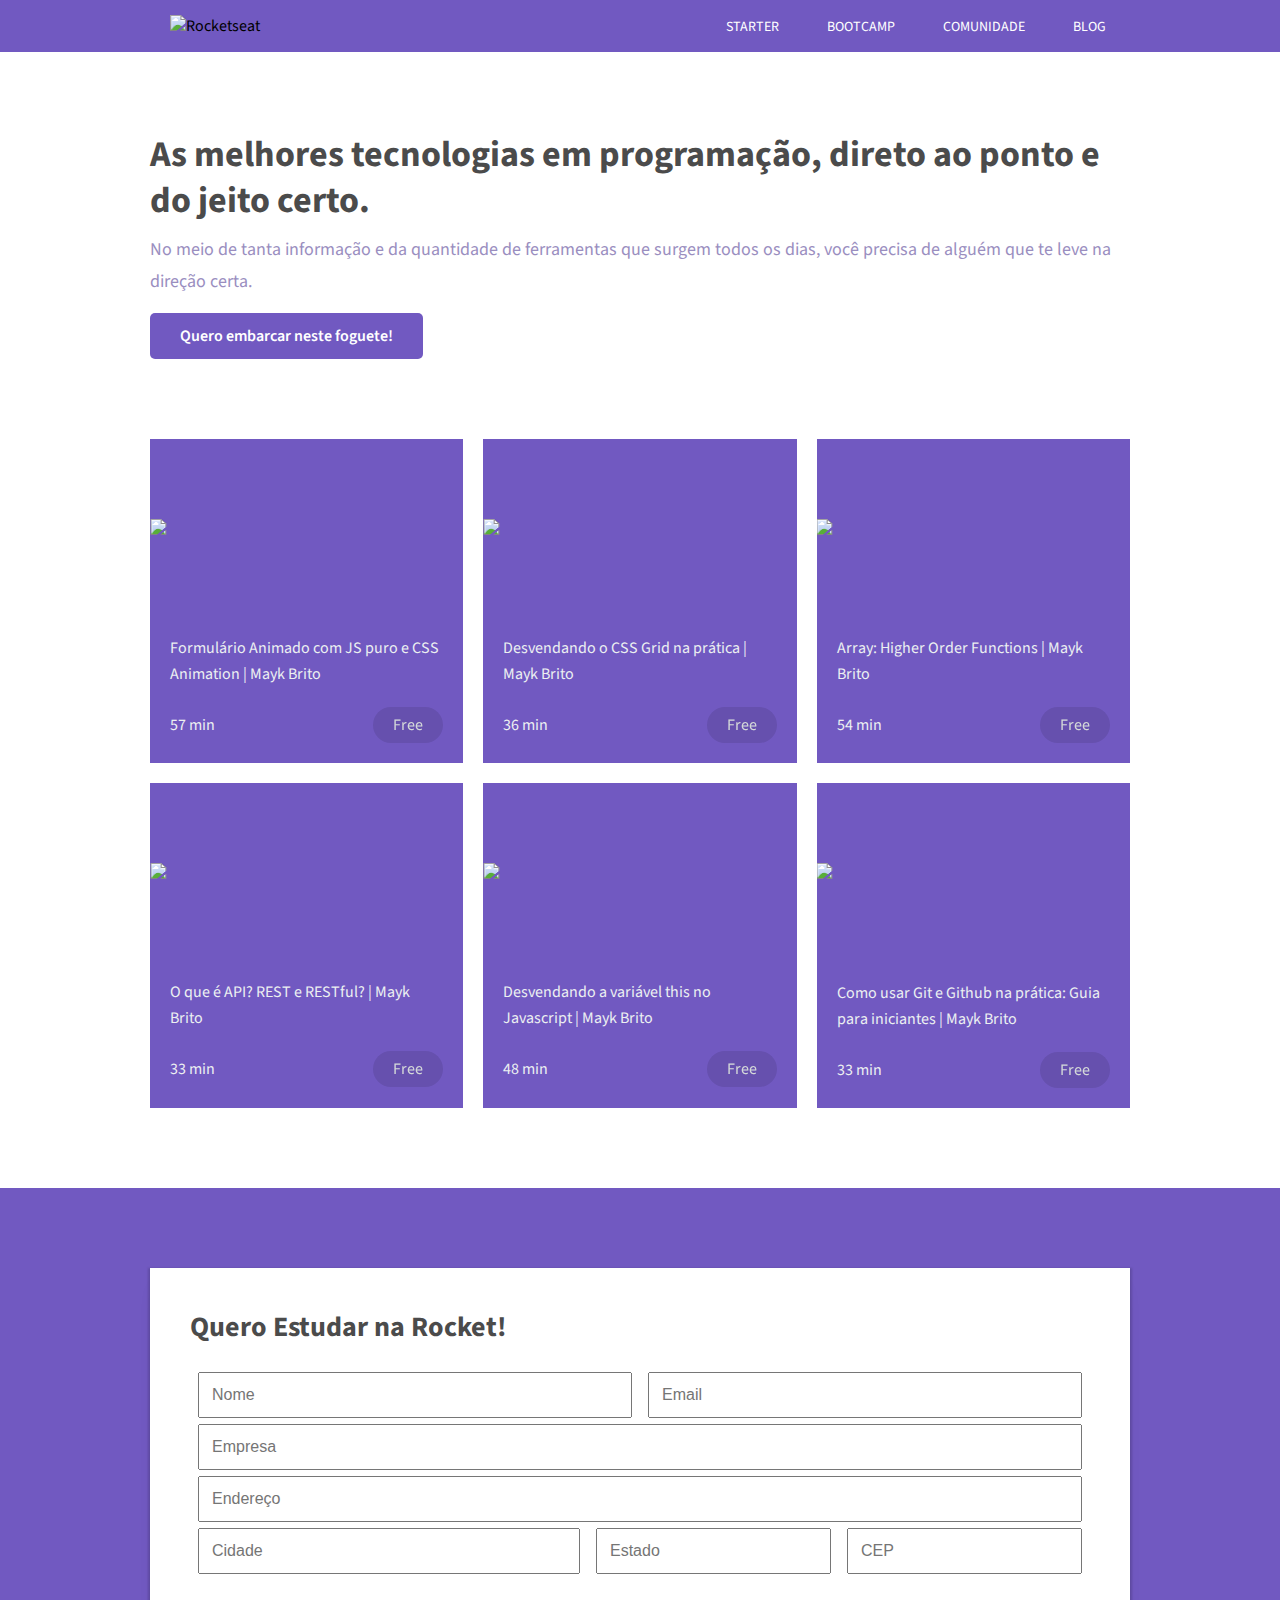
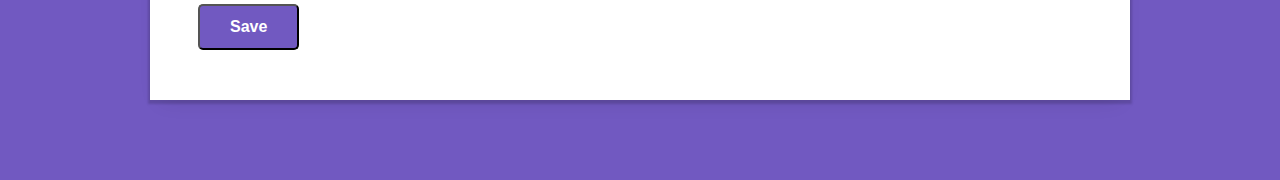
==== after/index.html @ 51cf15a1 "fix: major bug in responsivity" ====
<!DOCTYPE html>
<html>
  <head>
    <title>Learning Responsivity</title>
    <link rel="stylesheet" href="styles.css" />
    <link 
      rel="stylesheet"
      href="responsive.css" 
      media="screen and (max-width: 768px)"
    />

    <meta name="viewport" content="width=device-width, initial-scale=1.0">

    <link rel="stylesheet" href="print.css" media="print">
  </head>
  <body>
    <header>
      <div class="container">
        <img
          src="https://image.flaticon.com/icons/svg/619/619054.svg"
          alt="Rocketseat"
        />
        <div class="menu-section">
          <div class="menu-toggle">
            <div class="one"></div>
            <div class="two"></div>
            <div class="three"></div>
          </div>
          <nav>
            <ul>
              <li>
                <a href="#">Starter</a>
              </li>
              <li>
                <a href="#">Bootcamp</a>
              </li>
              <li>
                <a href="#">Comunidade</a>
              </li>
              <li>
                <a href="#">Blog</a>
              </li>
            </ul>
          </nav>
        </div>
      </div>
    </header>

    <section class="hero">
      <div class="container">
        <div>
          <h2>
            As melhores tecnologias em programação, direto ao ponto e do jeito
            certo.
          </h2>
          <p>
            No meio de tanta informação e da quantidade de ferramentas que
            surgem todos os dias, você precisa de alguém que te leve na direção
            certa.
          </p>
          <a href="#" class="button">Quero embarcar neste foguete!</a>
        </div>
        <img
          src="https://image.flaticon.com/icons/svg/619/619054.svg"
          alt=""
        />
      </div>
    </section>

    <main>
      <section class="cards">
        <div class="card">
          <!--
          <picture class="image" alt="Imagem">
            <source media="(min-width: 768px)" srcset="https://i.ytimg.com/vi/GykTLqODQuU/maxresdefault.jpg">
            <source media="(min-width: 320px)" srcset="https://i.ytimg.com/vi/rAzHvYnQ8DY/hqdefault.jpg">
            <source media="(min-width: 10px)" srcset="https://i.ytimg.com/vi/HN1UjzRSdBk/mqdefault.jpg">
            
            <img src="https://i.ytimg.com/vi/GykTLqODQuU/hqdefault.jpg" alt="Imagem" />
            </picture>
          -->
          <div class="image">
            <img src="https://i.ytimg.com/vi/GykTLqODQuU/hqdefault.jpg" />
          </div>
          <div class="content">
            <p class="title text--medium">
              Formulário Animado com JS puro e CSS Animation | Mayk Brito
            </p>
            <div class="info">
              <p class="text--medium">57 Min</p>
              <p class="price text--medium">Free</p>
            </div>
          </div>
        </div>
      </section>
    </main>

    <section id="form">
      <form action="">
        <h3>Quero Estudar na Rocket!</h3>
        <div class="form-group">
          <input class="input-control" placeholder="Nome" />

          <input type="email" class="input-control" placeholder="Email" />
        </div>

        <div class="form-group">
          <input class="input-control" placeholder="Empresa" />
        </div>

        <div class="form-group">
          <input class="input-control" placeholder="Endereço" />
        </div>

        <div class="form-group">
          <input class="input-control" placeholder="Cidade" style="flex: 3 1" />
          <input class="input-control" placeholder="Estado" style="flex: 1" />
          <input class="input-control" placeholder="CEP" style="flex: 1" />
        </div>

        <div class="form-group">
          <button type="submit" class="button">Save</button>

        </div>

      </form>
    </section>

    <div class="modal-overlay">
      <div class="modal">
        <a class="close-modal">
          <svg viewBox="0 0 20 20">
            <path
              fill="#000000"
              d="M15.898,4.045c-0.271-0.272-0.713-0.272-0.986,0l-4.71,4.711L5.493,4.045c-0.272-0.272-0.714-0.272-0.986,0s-0.272,0.714,0,0.986l4.709,4.711l-4.71,4.711c-0.272,0.271-0.272,0.713,0,0.986c0.136,0.136,0.314,0.203,0.492,0.203c0.179,0,0.357-0.067,0.493-0.203l4.711-4.711l4.71,4.711c0.137,0.136,0.314,0.203,0.494,0.203c0.178,0,0.355-0.067,0.492-0.203c0.273-0.273,0.273-0.715,0-0.986l-4.711-4.711l4.711-4.711C16.172,4.759,16.172,4.317,15.898,4.045z"
            ></path>
          </svg>
        </a>
        <div class="modal-content">
          <div class="video-background">
            <div class="video-foreground">
              <iframe
                src="https://www.youtube.com/embed/GykTLqODQuU"
                frameborder="0"
                allowfullscreen
              ></iframe>
            </div>
          </div>
        </div>
      </div>
    </div>

    <script src="scripts.js"></script>
    <script src="menu.js"></script>
  </body>
</html>
---- after/styles.css ----
@import url("https://fonts.googleapis.com/css?family=Source+Sans+Pro");

* {
  box-sizing: border-box;
  margin: 0;
  padding: 0;
  outline: 0;
}

html {
  /* a cada 1rem será considera 10px */
  font-size: 62.5%;
}

html,
body {
  height: 100vh;
  font-family: "Source Sans Pro";
  text-rendering: optimizelegibility;
  -webkit-font-smoothing: antialiased;
}

body {
  font-size: 1.6rem;
}

header {
  background-color: #7159c1;
}

header .container {
  display: flex;
  align-items: center;
  justify-content: space-between;

  width: 90%;
  max-width: 980px;
  
  margin: auto;
}

header img {
  width: 150px;
  margin-left: 20px;
  padding: 15px 0;
}

header nav ul {
  display: flex;
}

header nav ul li {
  list-style: none;
}

header nav ul li a {
  text-decoration: none;
  color: white;
  text-transform: uppercase;
  font-size: 1.4rem; 
  padding: 2.4rem;
  transition: all 250ms linear 0s;
}

header nav ul li a:hover {
  background: rgba(255,255,255, 0.15)
}

h2 {
  color: rgb(75, 75, 75);
  font-size: 3.6rem;
  line-height: 4.6rem;
}

h3 {
  color: rgb(75, 75, 75);
  font-size: 2.8rem;
  line-height: 3.8rem;
}

.button {
  display: inline-block;
  font-size: 1.6rem;
  font-weight: 600;
  color: rgb(255, 255, 255);
  background-color: rgb(113, 89, 193);
  margin: 15px 0px 0px;
  padding: 12px 30px;
  text-decoration: none;
  border-radius: 5px;
  transition: all 150ms linear 0s;
}

.button:hover {
  opacity: 0.9;
}


/*=============== 
HERO
==================*/
section.hero {
  margin: 80px 0;
}

section.hero .container {
  width: 90%;
  max-width: 980px;

  margin: auto;

  display: flex;
}

section.hero p {
  color: rgb(154, 142, 191);
  font-size: 1.8rem;
  line-height: 3.2rem;
  margin: 10px 0px 0px;
}



/*=============== 
MAIN
==================*/
main {
  margin-bottom: 80px;
}
/*=============== 
CARDS
==================*/
.cards {
  width: 90%;
  max-width: 980px;
  margin: auto;

  display: grid;
  grid-template-columns: repeat(auto-fit, minmax(250px, 1fr));
  grid-gap: 20px;
}

.text--medium {
  font-size: 1.6rem;
  line-height: 2.6rem;
  font-weight: 400;
  color: #ecf0f1;
}

.card {
  display: flex;
  flex-direction: column;
  background-color: #7159c1;
  cursor: pointer;
  transition: all 0.3s ease 0s;

}

.card:hover {
  transform: translateY(-7px);
}

.image {
  width: 100%;
  padding-top: 56.25%; /* 16:9 */

  overflow: hidden;
  position: relative;
}

.image img {
  width: 100%;
  position: absolute;
  top: 50%;
  left: 50%;
  transform: translate(-50%, -50%);
}

.content {
  margin: 20px;
}

.title {
  margin-bottom: 20px;
}

.info {
  display: flex;
  align-self: end;
  align-items: center;
}

.price {
  margin-left: auto;
  padding: 5px 20px;
  border-radius: 20px;
  background-color: #7159c1;
  filter: brightness(90%);
}

/*=============== 
MODAL
==================*/
.modal-overlay {
  display: flex;
  align-items: center;
  justify-content: center;
  position: fixed;
  top: 0;
  left: 0;
  width: 100%;
  height: 100%;
  z-index: 5;
  background-color: rgba(0, 0, 0, 0.6);
  opacity: 0;
  visibility: hidden;
}
.modal-overlay.active {
  opacity: 1;
  visibility: visible;
}
.modal {
  display: flex;
  align-items: center;
  justify-content: center;
  position: relative;
  
  background-color: #fff;
  
  width: 95%;
  height: 95%;
  
  margin: 0 auto;
  padding: 10px;
  
  border-radius: 3px;
  box-shadow: 0 2px 10px rgba(0, 0, 0, 0.1);
  
  opacity: 0;
  overflow-y: auto;
  visibility: hidden;
  
  transition: all 0.6s cubic-bezier(0.55, 0, 0.1, 1);
  transform: scale(1.2);
}
.modal .close-modal {
  position: absolute;
  cursor: pointer;

  top: 5px;
  right: 15px;
  
  opacity: 0;
  
  transition: opacity 0.6s cubic-bezier(0.55, 0, 0.1, 1), transform 0.6s cubic-bezier(0.55, 0, 0.1, 1);
  transition-delay: 0.3s;
}
.modal .close-modal svg {
  width: 18px;
  height: 18px;
}
.modal .modal-content {
  opacity: 0;
  transition: opacity 0.6s cubic-bezier(0.55, 0, 0.1, 1);
  transition-delay: 0.3s;
}
.modal.active {
  visibility: visible;
  opacity: 1;
  transform: scale(1);
}
.modal.active .modal-content {
  opacity: 1;
}
.modal.active .close-modal {
  transform: translateY(10px);
  opacity: 1;
}

.video-background {
  position: fixed;
  top: 0;
  right: 0;
  bottom: 0;
  left: 0;
  z-index: -99;
  background-color: white;
}
.video-foreground,
.video-background iframe {
  position: absolute;
  top: 50%;
  left: 50%;
  width: 100%;
  height: 90%;
  transform: translate(-50%, -50%);
}



/*=============== 
FORM
==================*/
#form {
  width:100%;

  background: #7159c1;
  padding: 80px 0;
  margin:0;

  display:flex;
  align-items: center;
  justify-content: center;
}

#form form {
  width: 90%;
  max-width: 980px;

  background: white;
  
  padding: 40px;
  
  box-shadow: 0px 2px 2px 2px rgba(0, 0, 0, 0.15), 
    0px 10px 20px -10px rgba(0, 0, 0, 0.1)
}

#form h3 {
  margin-bottom: 30px
}

#form form label {
  display: none;
}

.form-group {
  display: flex;
  flex-direction: row;
}

.form-group label.right-inline {
  text-align: right;  
  padding-right: 8px;
  padding-left: 10px;
  width: auto;
}

.form-group .input-control {
  flex: 1 1;
  display: block;
  margin: -4px 8px 10px;
  padding: 12px;
  font-size: 1.6rem;
}

#form .button {
  margin: 20px 8px 10px;
}
---- after/responsive.css ----
/* media queries */
html {
    font-size: 50%;
}

@media (max-width: 630px) {

    .hero .container {
        flex-direction: column;
        text-align: center;
    }

    .hero .container img {
        order: -1;
    }

    .form-group {
        display: block;
    }
}

@media (max-width: 540px) {
    nav {
        display: none;
    }

    .one,
    .two,
    .three {
        background-color: #fff;
        height: 5px;
        width: 100%;
        margin: 6px auto;

        transition-duration: 0.3s;
    }

    .menu-toggle {
        width: 40px;
        height: 30px;
        margin-right: 20px;
    }

    /* fullscreen */
    .menu-section.on {
        position: absolute;
        top:0;
        left:0;
        
        width: 100vw;
        height: 100vh;

        background-color: #7159c1;
        
        z-index: 10;

        display: flex;
        justify-content: center;
        align-items: center;
    }

    .menu-section.on nav {
        display: block;
    }

    .menu-section.on .menu-toggle {
        position: absolute;
        right: 25px;
        top: 15px;
    }

    .menu-section.on .menu-toggle .one {
        transform: rotate(45deg) translate(7px, 7px);
    }

    .menu-section.on .menu-toggle .two {
        opacity: 0;
    }

    .menu-section.on .menu-toggle .three {
        transform: rotate(-45deg) translate(8px, -9px);
    }

    .menu-section.on nav ul {
        text-align: center;
        display: block;
    }

    .menu-section.on nav ul a{
        transition-duration: 0.5s;
        font-size: 3rem;
        line-height: 4rem;
        display: block;
        
    }

}

@media (max-width: 320px) {
    #form h3 {
        font-size: 2rem;
    }
}
---- after/print.css ----
header,
.hero,
.image,
#form {
    display: none;
    padding: 0;
    margin: 0;
}

.cards {
    display: block;
}

.card {
    border-bottom: 1px solid;
}

.text--medium {
    color: black;
}
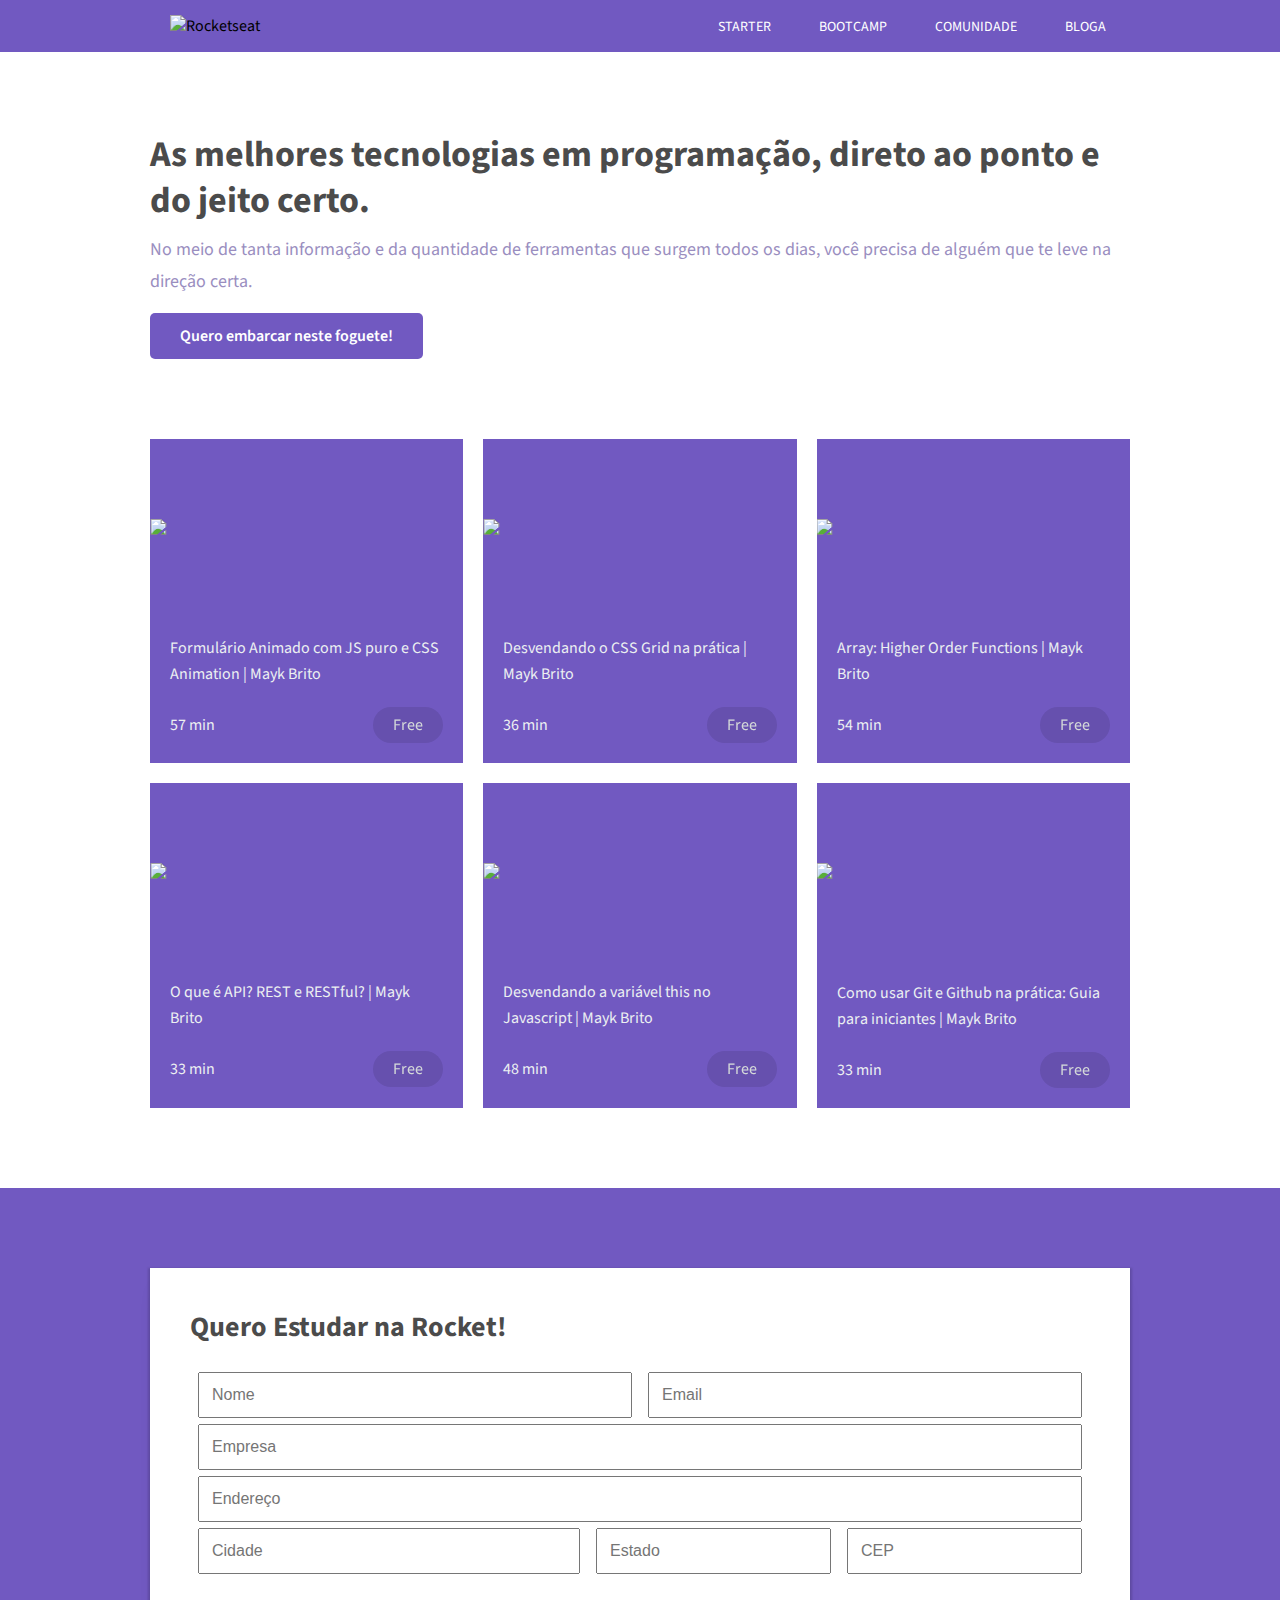
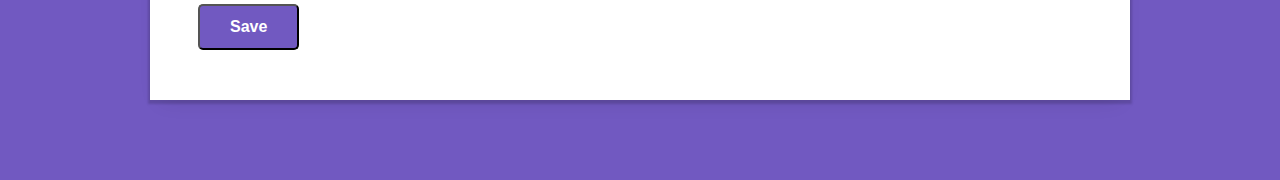
==== commit ef2159fe: "alterei de blog para bloga" ====
--- a/after/index.html
+++ b/after/index.html
@@ -38,7 +38,7 @@
                 <a href="#">Comunidade</a>
               </li>
               <li>
-                <a href="#">Blog</a>
+                <a href="#">Bloga</a>
               </li>
             </ul>
           </nav>
--- a/after/print.css
+++ b/after/print.css
@@ -17,4 +17,4 @@
 
 .text--medium {
     color: black;
-}+}
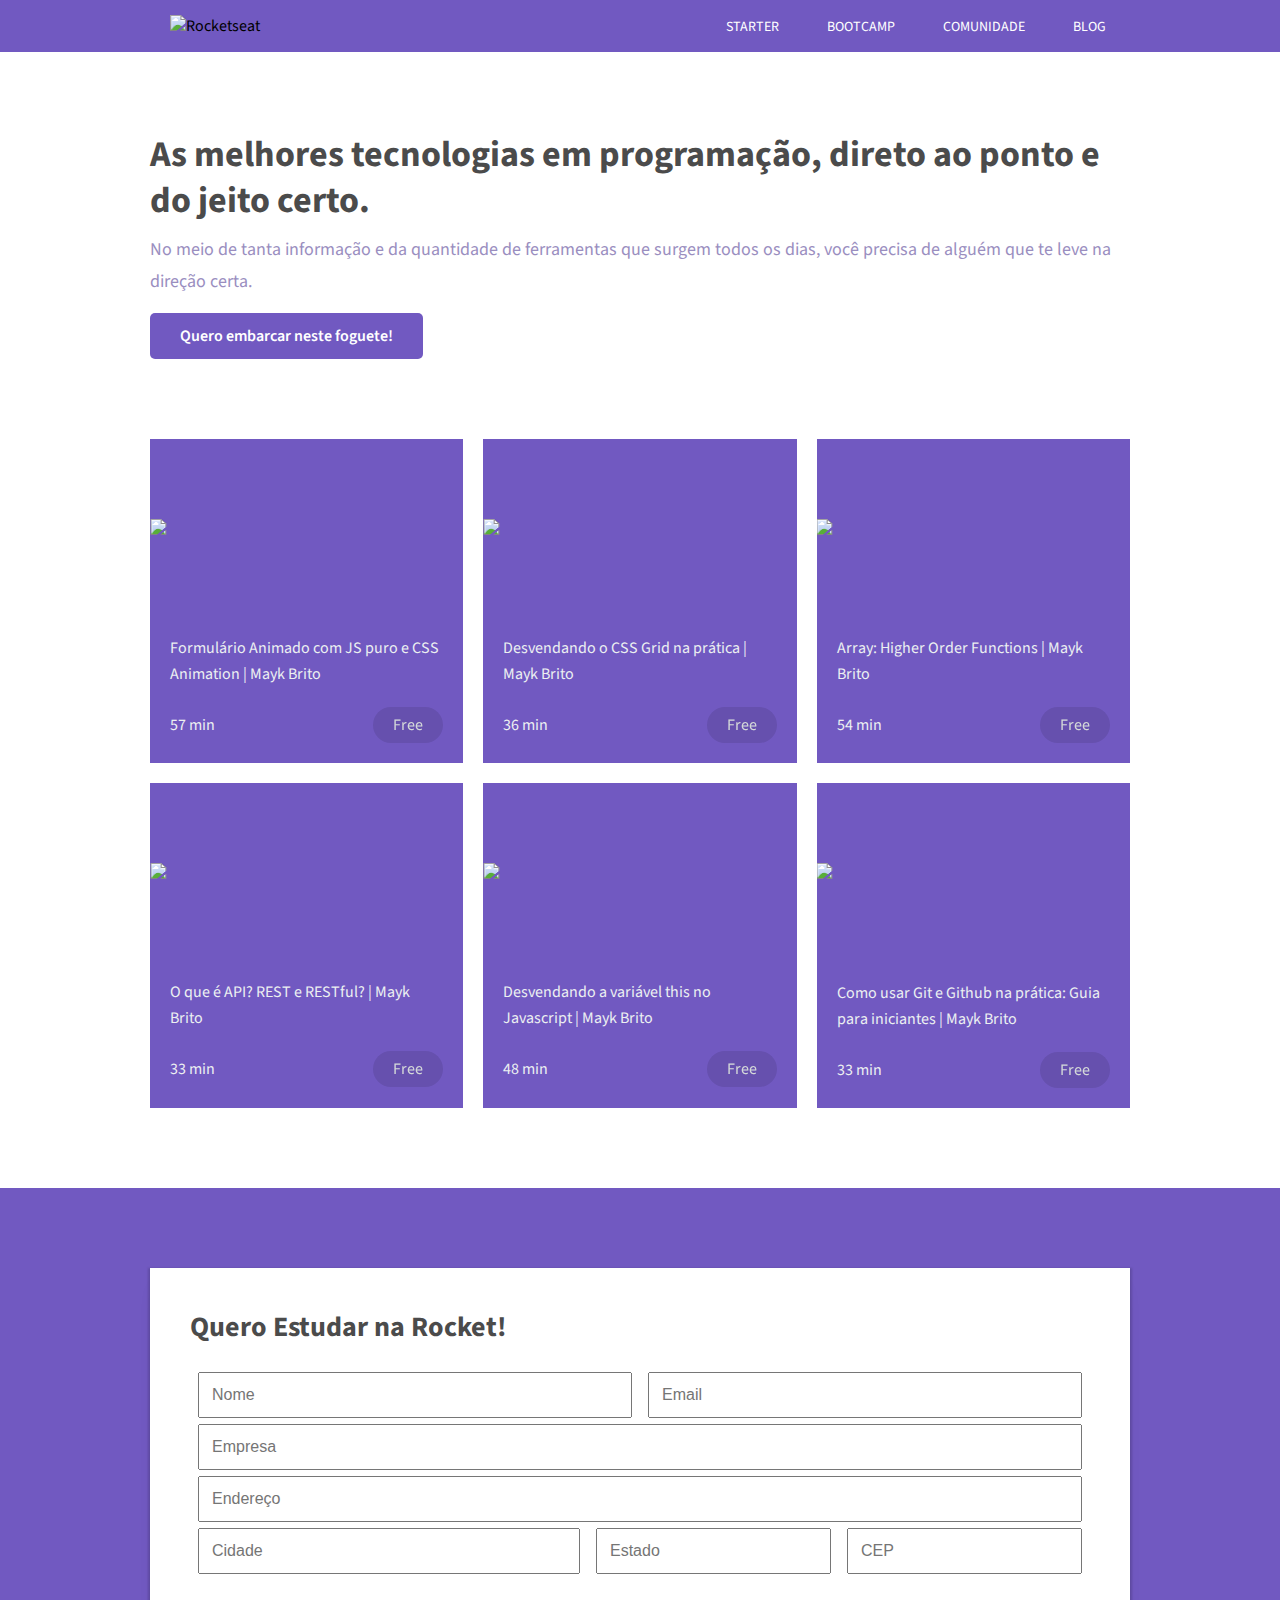
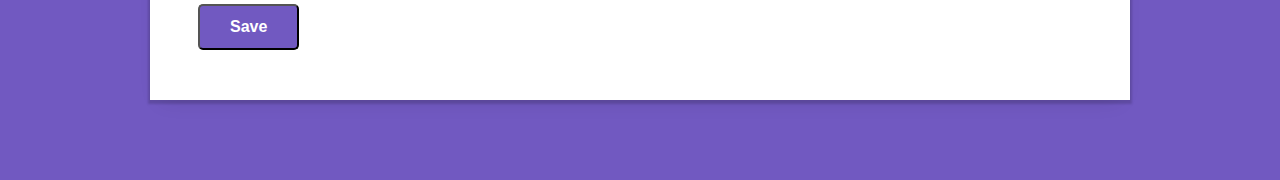
==== commit c9d7861e: "alterei de bloga para blog" ====
--- a/after/index.html
+++ b/after/index.html
@@ -38,7 +38,7 @@
                 <a href="#">Comunidade</a>
               </li>
               <li>
-                <a href="#">Bloga</a>
+                <a href="#">Blog</a>
               </li>
             </ul>
           </nav>
